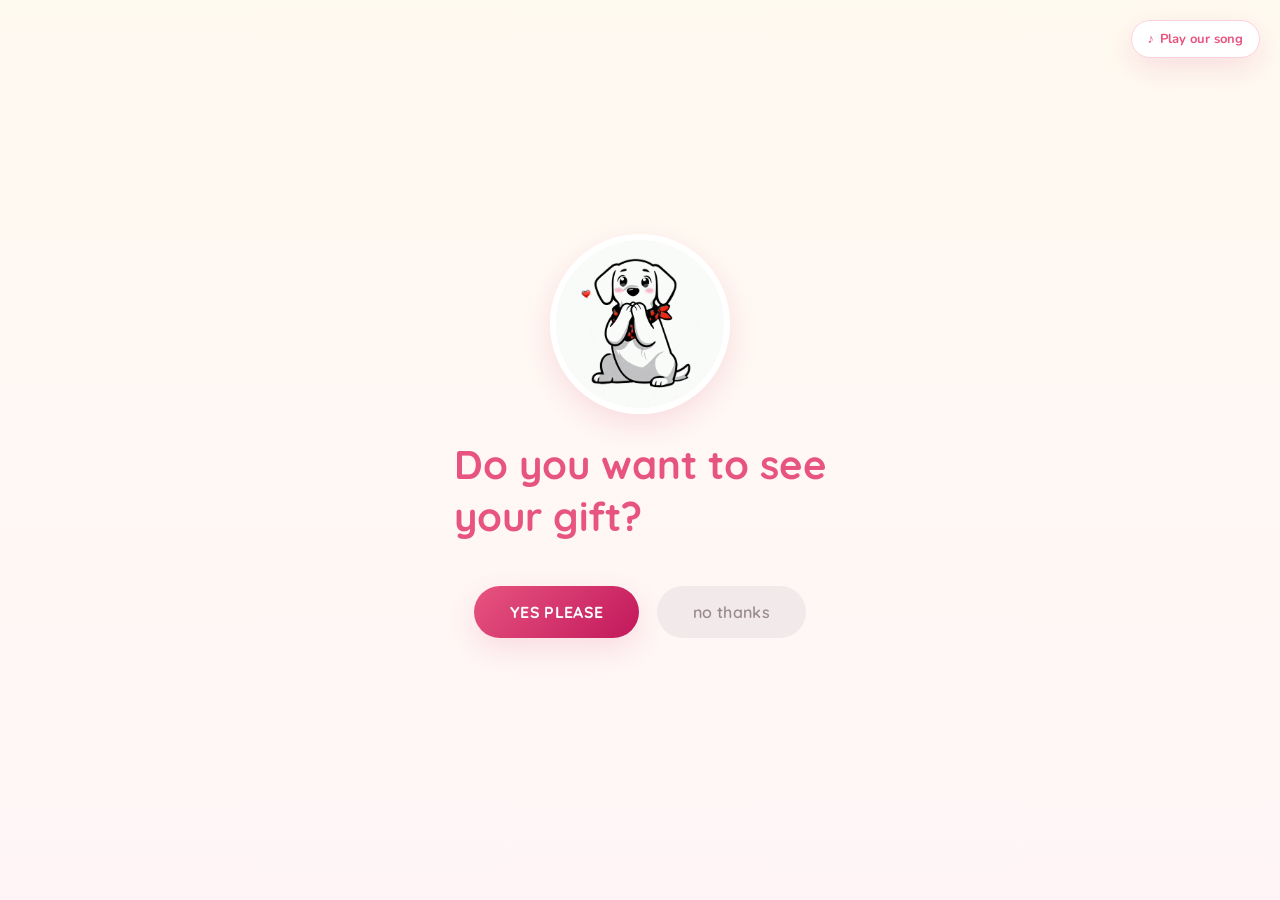
==== index.html @ ecba3afd "edit" ====
<!DOCTYPE html>
<html lang="en">
<head>
<meta charset="UTF-8">
<meta name="viewport" content="width=device-width, initial-scale=1.0">
<title>For You 💌</title>
<meta name="description" content="A little something I made just for you.">
<meta name="theme-color" content="#ffb6c1">
<link rel="icon" href="data:image/svg+xml,<svg xmlns=%22http://www.w3.org/2000/svg%22 viewBox=%220 0 100 100%22><text y=%22.9em%22 font-size=%2290%22>💗</text></svg>">

<!-- Link preview when this URL is shared (texts, WhatsApp, Instagram DM, etc.) -->
<meta property="og:type" content="website">
<meta property="og:title" content="I made you something 💌">
<meta property="og:description" content="Tap to open your gift.">
<meta property="og:image" content="https://placehold.co/1200x630/ffd1dc/c2185b?font=quicksand&text=A+little+gift+for+you+%F0%9F%92%97">
<meta name="twitter:card" content="summary_large_image">
<meta name="twitter:title" content="I made you something 💌">
<meta name="twitter:description" content="Tap to open your gift.">
<meta name="twitter:image" content="https://placehold.co/1200x630/ffd1dc/c2185b?font=quicksand&text=A+little+gift+for+you+%F0%9F%92%97">

<link rel="preconnect" href="https://fonts.googleapis.com">
<link rel="preconnect" href="https://fonts.gstatic.com" crossorigin>
<link href="https://fonts.googleapis.com/css2?family=Caveat:wght@500;600;700&family=Nunito:wght@400;500;600;700;800&family=Quicksand:wght@500;600;700&display=swap" rel="stylesheet">
<link rel="stylesheet" href="style.css">
</head>
<body>

<!-- Floating hearts background, present on every screen -->
<div class="hearts-bg" id="heartsBg" aria-hidden="true"></div>

<div class="app">

  <!-- ============ 1. LANDING SCREEN ============ -->
  <section id="landing-screen" class="screen active">
    <button class="song-btn" id="songBtn" type="button">
      <span class="song-icon">♪</span> <span class="song-label">Play our song</span>
    </button>

    <div class="landing-content">
      <img class="blushing-animal" src="/Fun Love GIF by FlannelGo.gif" alt="A blushing cartoon animal, placeholder — swap for your own!">
      <h1 class="landing-question">Do you want to see<br>your gift?</h1>

      <div class="landing-buttons" id="landingButtons">
        <button class="btn btn-yes" id="yesBtn" type="button">YES PLEASE</button>
        <button class="btn btn-no" id="noBtn" type="button">no thanks</button>
      </div>
    </div>
  </section>

  <!-- ============ 2. MAIN MENU ============ -->
  <section id="menu-screen" class="screen">
    <div class="menu-content">
      <h1 class="page-title">Made just for you</h1>
      <p class="page-subtitle">Tap a card to open your surprise</p>

      <div class="card-grid">
        <button class="menu-card" data-target="memories-screen" type="button">
          <span class="menu-card-icon">📷</span>
          <span class="menu-card-label">Captured Memories</span>
        </button>
        <button class="menu-card" data-target="letter-screen" type="button">
          <span class="menu-card-icon">💌</span>
          <span class="menu-card-label">Love Letter</span>
        </button>
        <button class="menu-card" data-target="flowers-screen" type="button">
          <span class="menu-card-icon">💐</span>
          <span class="menu-card-label">Flowers</span>
        </button>
        <button class="menu-card" data-target="lock-screen" type="button">
          <span class="menu-card-icon">🎀</span>
          <span class="menu-card-label">Final Surprise</span>
        </button>
      </div>
    </div>
  </section>

  <!-- ============ 3. FLOWERS ============ -->
  <section id="flowers-screen" class="screen">
    <div class="page-content">
      <h1 class="page-title">A Bouquet Just for You</h1>

      <div class="bouquet-wrap">
        <img class="bouquet-img" src="https://placehold.co/380x380/ffb6c1/ffffff?font=quicksand&text=Your+Bouquet" alt="A bouquet of flowers, placeholder — swap for your own photo!">

        <div class="sticky-note note-1">You make my world brighter</div>
        <div class="sticky-note note-2">I'm so proud of you</div>
        <div class="sticky-note note-3">Loving you is the easiest thing I've ever done</div>
        <div class="sticky-note note-4">With you, everything feels right</div>
      </div>

      <button class="home-btn" data-target="menu-screen" type="button">🏠 Home</button>
    </div>
  </section>

  <!-- ============ 4. CAPTURED MEMORIES ============ -->
  <section id="memories-screen" class="screen">
    <div class="page-content">
      <h1 class="page-title">Captured memories</h1>

      <div class="polaroid-wrap">
        <svg class="hand-arrow" width="90" height="70" viewBox="0 0 90 70" aria-hidden="true">
          <path d="M5 8 C 30 5, 55 20, 78 42" stroke="#c2185b" stroke-width="2.5" fill="none" stroke-linecap="round" stroke-dasharray="4 5"/>
          <path d="M62 40 L 80 46 L 74 26" stroke="#c2185b" stroke-width="2.5" fill="none" stroke-linecap="round" stroke-linejoin="round"/>
        </svg>
        <span class="arrow-label">Your pics here</span>

        <div class="polaroid-grid">
          <figure class="polaroid p1"><img src="https://placehold.co/280x280/fff0f5/c2185b?font=quicksand&text=Memory+1" alt="Memory placeholder 1"><figcaption>us :)</figcaption></figure>
          <figure class="polaroid p2"><img src="https://placehold.co/280x280/ffe4ec/c2185b?font=quicksand&text=Memory+2" alt="Memory placeholder 2"><figcaption>that day</figcaption></figure>
          <figure class="polaroid p3"><img src="https://placehold.co/280x280/fff0f5/c2185b?font=quicksand&text=Memory+3" alt="Memory placeholder 3"><figcaption>my favorite</figcaption></figure>
          <figure class="polaroid p4"><img src="https://placehold.co/280x280/ffe4ec/c2185b?font=quicksand&text=Memory+4" alt="Memory placeholder 4"><figcaption>silly us</figcaption></figure>
          <figure class="polaroid p5"><img src="https://placehold.co/280x280/fff0f5/c2185b?font=quicksand&text=Memory+5" alt="Memory placeholder 5"><figcaption>&lt;3</figcaption></figure>
          <figure class="polaroid p6"><img src="https://placehold.co/280x280/ffe4ec/c2185b?font=quicksand&text=Memory+6" alt="Memory placeholder 6"><figcaption>keepsake</figcaption></figure>
          <figure class="polaroid p7"><img src="https://placehold.co/280x280/fff0f5/c2185b?font=quicksand&text=Memory+7" alt="Memory placeholder 7"><figcaption>road trip</figcaption></figure>
          <figure class="polaroid p8"><img src="https://placehold.co/280x280/ffe4ec/c2185b?font=quicksand&text=Memory+8" alt="Memory placeholder 8"><figcaption>lately</figcaption></figure>
        </div>
      </div>

      <button class="home-btn" data-target="menu-screen" type="button">🏠 Home</button>
    </div>
  </section>

  <!-- ============ 5. LOVE LETTER ============ -->
  <section id="letter-screen" class="screen">
    <div class="page-content">
      <div class="letter-card">
        <span class="letter-corner tl">🌸</span>
        <span class="letter-corner tr">🌸</span>
        <span class="letter-corner bl">🌸</span>
        <span class="letter-corner br">🌸</span>

        <p class="letter-greeting">My Love,</p>
        <p class="letter-para">I don't think I've ever told you just how much you mean to me, so I wanted to put it somewhere you could keep — a little corner of the internet that's just for you.</p>
        <p class="letter-para">Every ordinary day feels a little softer with you in it. The small things, the inside jokes, the quiet moments where nothing needs to be said — that's where I love you the most.</p>
        <p class="letter-para">Thank you for being patient with me, for choosing me on the easy days and the hard ones, and for making a home out of whatever room we happen to be in.</p>
        <p class="letter-para">This is just a small gift, but it comes with everything I have.</p>
        <p class="letter-signoff">With all my love,<br>— Me</p>
      </div>

      <button class="home-btn" data-target="menu-screen" type="button">🏠 Home</button>
    </div>
  </section>

  <!-- ============ 6a. FINAL SURPRISE — LOCK SCREEN ============ -->
  <section id="lock-screen" class="screen">
    <div class="page-content lock-content">
      <img class="kitty-img" src="https://placehold.co/200x200/ffd1dc/c2185b?font=quicksand&text=Hello+Kitty" alt="Hello Kitty graphic, placeholder">
      <h1 class="page-title">One last surprise...</h1>
      <p class="page-subtitle">Type your name to unlock the final surprise</p>

      <form class="unlock-form" id="unlockForm">
        <input class="unlock-input" id="unlockInput" type="text" placeholder="Your name" autocomplete="off">
        <button class="btn btn-yes unlock-btn" type="submit">Unlock 🔓</button>
      </form>

      <button class="home-btn" data-target="menu-screen" type="button">🏠 Home</button>
    </div>
  </section>

  <!-- ============ 6b. FINAL SURPRISE — REVEAL ============ -->
  <section id="final-screen" class="screen">
    <div class="page-content">
      <h1 class="page-title">Our Future Plans</h1>
      <p class="page-subtitle">Tap each card to peek</p>

      <div class="flip-grid">
        <button class="flip-card" data-flip type="button" aria-label="Reveal first card">
          <div class="flip-inner">
            <div class="flip-front">
              <span class="flip-heart">🤍</span>
              <span class="flip-hint">One day...</span>
            </div>
            <div class="flip-back">
              <span class="flip-back-title">The First Hug</span>
              <span class="flip-back-text">No more screens. Just you and me.</span>
            </div>
          </div>
        </button>

        <button class="flip-card" data-flip type="button" aria-label="Reveal second card">
          <div class="flip-inner">
            <div class="flip-front">
              <span class="flip-heart">🤍</span>
              <span class="flip-hint">You'll see...</span>
            </div>
            <div class="flip-back">
              <span class="flip-back-title">Our Little Home</span>
              <span class="flip-back-text">Simple mornings, late-night talks.</span>
            </div>
          </div>
        </button>

        <button class="flip-card" data-flip type="button" aria-label="Reveal third card">
          <div class="flip-inner">
            <div class="flip-front">
              <span class="flip-heart">🤍</span>
              <span class="flip-hint">Trust me...</span>
            </div>
            <div class="flip-back">
              <span class="flip-back-title">Side by Side</span>
              <span class="flip-back-text">New places. Same love.</span>
            </div>
          </div>
        </button>
      </div>

      <button class="home-btn" data-target="menu-screen" type="button">🏠 Home</button>
    </div>
  </section>

</div>

<audio id="bgSong" loop></audio>

<script src="script.js"></script>
</body>
</html>
---- style.css ----
/* ===================================================
   Digital Gift — styles
   Palette: blush #ffd1dc · pink #ffb6c1 · cream #fffaf0
            accent #c2185b · text #6b5b5f
=================================================== */

:root{
  --blush: #ffd1dc;
  --pink: #ffb6c1;
  --cream: #fffaf0;
  --accent: #c2185b;
  --accent-soft: #e75480;
  --text: #6b5b5f;
  --text-soft: #9a8a8e;
  --shadow: 0 10px 30px rgba(194, 24, 91, 0.12);
  --radius: 22px;
}

*{ box-sizing: border-box; }

@media (prefers-reduced-motion: reduce){
  *, *::before, *::after{
    animation-duration: 0.001ms !important;
    animation-iteration-count: 1 !important;
    transition-duration: 0.001ms !important;
  }
}

html, body{
  margin: 0;
  min-height: 100%;
  background: linear-gradient(180deg, var(--cream) 0%, #fff5f7 100%);
  color: var(--text);
  font-family: 'Nunito', sans-serif;
  overflow-x: hidden;
}

h1, h2{
  font-family: 'Quicksand', sans-serif;
  font-weight: 700;
  color: var(--accent-soft);
  margin: 0 0 8px;
}

button{ font-family: inherit; cursor: pointer; }
input{ font-family: inherit; }

/* ---------- floating hearts background ---------- */
.hearts-bg{
  position: fixed;
  inset: 0;
  pointer-events: none;
  overflow: hidden;
  z-index: 0;
}
.hearts-bg .heart{
  position: absolute;
  bottom: -10%;
  color: var(--pink);
  opacity: 0.55;
  font-size: 22px;
  animation: floatUp linear infinite;
  will-change: transform;
}
@keyframes floatUp{
  0%   { transform: translateY(0) translateX(0) rotate(0deg); opacity: 0; }
  10%  { opacity: 0.6; }
  90%  { opacity: 0.5; }
  100% { transform: translateY(-115vh) translateX(20px) rotate(25deg); opacity: 0; }
}

/* ---------- app shell / screens ---------- */
.app{
  position: relative;
  z-index: 1;
  min-height: 100vh;
}

.screen{
  display: none;
  min-height: 100vh;
  width: 100%;
  padding: 32px 20px 56px;
  align-items: center;
  justify-content: center;
}
.screen.active{
  display: flex;
  animation: screenIn 0.55s ease both;
}
@keyframes screenIn{
  from{ opacity: 0; transform: translateY(14px); }
  to{ opacity: 1; transform: translateY(0); }
}

.page-content{
  width: 100%;
  max-width: 640px;
  display: flex;
  flex-direction: column;
  align-items: center;
  text-align: center;
}

.page-title{
  font-size: clamp(28px, 6vw, 38px);
}
.page-subtitle{
  color: var(--text-soft);
  font-size: 16px;
  margin: 0 0 28px;
}

/* ---------- shared buttons ---------- */
.btn{
  border: none;
  border-radius: 999px;
  padding: 16px 36px;
  font-family: 'Quicksand', sans-serif;
  font-weight: 700;
  font-size: 16px;
  letter-spacing: 0.02em;
  box-shadow: var(--shadow);
  transition: transform 0.2s ease, box-shadow 0.2s ease, background 0.2s ease;
}
.btn:active{ transform: scale(0.97); }

.btn-yes{
  background: linear-gradient(135deg, var(--accent-soft), var(--accent));
  color: #fff;
}
.btn-yes:hover{
  transform: translateY(-2px) scale(1.03);
  box-shadow: 0 14px 34px rgba(194,24,91,0.22);
}

.btn-no{
  background: #f1e9ea;
  color: var(--text-soft);
  border-radius: 999px;
  padding: 16px 36px;
  font-weight: 600;
  box-shadow: none;
  position: relative;
  transition: transform 0.15s ease, left 0.15s ease, top 0.15s ease;
}

.home-btn{
  margin-top: 36px;
  background: #fff;
  color: var(--accent-soft);
  border: 2px solid var(--blush);
  border-radius: 999px;
  padding: 10px 24px;
  font-weight: 700;
  font-family: 'Quicksand', sans-serif;
  transition: transform 0.2s ease, background 0.2s ease;
}
.home-btn:hover{
  background: var(--blush);
  transform: translateY(-2px);
}

/* =====================================================
   1. LANDING
===================================================== */
#landing-screen{
  position: relative;
}
.song-btn{
  position: absolute;
  top: 20px;
  right: 20px;
  background: #fff;
  border: 1px solid var(--blush);
  color: var(--accent-soft);
  border-radius: 999px;
  padding: 9px 16px;
  font-size: 13px;
  font-weight: 700;
  display: flex;
  align-items: center;
  gap: 6px;
  box-shadow: var(--shadow);
  z-index: 5;
  transition: transform 0.2s ease;
}
.song-btn:hover{ transform: scale(1.05); }
.song-btn.playing .song-icon{ animation: bob 0.6s ease-in-out infinite; }
@keyframes bob{
  0%, 100%{ transform: translateY(0); }
  50%{ transform: translateY(-3px); }
}

.landing-content{
  display: flex;
  flex-direction: column;
  align-items: center;
  gap: 10px;
}

.blushing-animal{
  width: 180px;
  height: 180px;
  border-radius: 50%;
  object-fit: cover;
  box-shadow: var(--shadow);
  border: 6px solid #fff;
  margin-bottom: 8px;
  animation: pop 0.7s ease both;
}
@keyframes pop{
  0%{ transform: scale(0.6); opacity: 0; }
  70%{ transform: scale(1.06); opacity: 1; }
  100%{ transform: scale(1); }
}

.landing-question{
  font-size: clamp(26px, 7vw, 40px);
  line-height: 1.3;
  margin: 6px 0 30px;
}

.landing-buttons{
  position: relative;
  display: flex;
  gap: 18px;
  align-items: center;
  justify-content: center;
  min-height: 60px;
  width: 100%;
  max-width: 420px;
}

/* =====================================================
   2. MENU
===================================================== */
.menu-content{ width: 100%; max-width: 480px; text-align: center; }

.card-grid{
  display: grid;
  grid-template-columns: 1fr 1fr;
  gap: 18px;
  margin-top: 10px;
}

.menu-card{
  background: #fff;
  border: none;
  border-radius: var(--radius);
  aspect-ratio: 1 / 1;
  display: flex;
  flex-direction: column;
  align-items: center;
  justify-content: center;
  gap: 10px;
  box-shadow: var(--shadow);
  transition: transform 0.25s ease, box-shadow 0.25s ease;
}
.menu-card:hover{
  transform: scale(1.05) translateY(-2px);
  box-shadow: 0 16px 36px rgba(194,24,91,0.2);
}
.menu-card-icon{ font-size: 40px; }
.menu-card-label{
  font-family: 'Quicksand', sans-serif;
  font-weight: 700;
  color: var(--accent-soft);
  font-size: 15px;
}

/* =====================================================
   3. FLOWERS
===================================================== */
.bouquet-wrap{
  position: relative;
  width: 100%;
  max-width: 420px;
  display: flex;
  align-items: center;
  justify-content: center;
  margin: 12px 0 8px;
}
.bouquet-img{
  width: 100%;
  max-width: 340px;
  border-radius: var(--radius);
  box-shadow: var(--shadow);
}

.sticky-note{
  position: absolute;
  background: var(--cream);
  border: 1px solid var(--blush);
  border-radius: 14px;
  padding: 12px 14px;
  font-family: 'Caveat', cursive;
  font-size: 19px;
  color: var(--accent);
  width: 150px;
  box-shadow: var(--shadow);
  animation: sway 5s ease-in-out infinite;
}
.note-1{ top: -18px; left: -30px; transform: rotate(-8deg); animation-delay: 0s; }
.note-2{ top: -10px; right: -34px; transform: rotate(6deg); animation-delay: 0.6s; }
.note-3{ bottom: -6px; left: -42px; transform: rotate(5deg); animation-delay: 1.2s; }
.note-4{ bottom: -20px; right: -28px; transform: rotate(-6deg); animation-delay: 1.8s; }
@keyframes sway{
  0%, 100%{ transform: translateY(0) rotate(var(--r, 0deg)); }
  50%{ transform: translateY(-6px) rotate(var(--r, 0deg)); }
}

@media (max-width: 560px){
  .bouquet-wrap{
    flex-direction: column;
    max-width: 320px;
  }
  .sticky-note{
    position: static;
    width: 100%;
    margin: 8px 0;
    transform: none !important;
  }
  .bouquet-img{ order: -1; margin-bottom: 14px; }
}

/* =====================================================
   4. MEMORIES / POLAROIDS
===================================================== */
.polaroid-wrap{
  position: relative;
  width: 100%;
  padding-top: 30px;
}
.hand-arrow{
  position: absolute;
  top: -18px;
  left: 6px;
}
.arrow-label{
  position: absolute;
  top: -6px;
  left: 92px;
  font-family: 'Caveat', cursive;
  font-size: 22px;
  color: var(--accent);
  transform: rotate(-4deg);
}

.polaroid-grid{
  display: flex;
  flex-wrap: wrap;
  justify-content: center;
  gap: 22px 16px;
  padding: 26px 6px 6px;
}

.polaroid{
  background: #fff;
  padding: 10px 10px 26px;
  border-radius: 6px;
  box-shadow: var(--shadow);
  width: 140px;
  margin: 0;
  transition: transform 0.25s ease, box-shadow 0.25s ease;
}
.polaroid img{
  width: 100%;
  aspect-ratio: 1/1;
  object-fit: cover;
  display: block;
  border-radius: 2px;
}
.polaroid figcaption{
  font-family: 'Caveat', cursive;
  font-size: 17px;
  color: var(--text);
  text-align: center;
  padding-top: 8px;
}
.polaroid:hover{
  transform: scale(1.08) rotate(0deg) !important;
  box-shadow: 0 18px 30px rgba(194,24,91,0.22);
  z-index: 2;
}
.p1{ transform: rotate(-6deg); }
.p2{ transform: rotate(4deg); margin-top: 14px; }
.p3{ transform: rotate(-3deg); }
.p4{ transform: rotate(7deg); margin-top: 22px; }
.p5{ transform: rotate(-8deg); margin-top: 6px; }
.p6{ transform: rotate(3deg); }
.p7{ transform: rotate(-4deg); margin-top: 16px; }
.p8{ transform: rotate(6deg); }

/* =====================================================
   5. LOVE LETTER
===================================================== */
.letter-card{
  position: relative;
  background: #fff;
  border: 2px dashed var(--blush);
  border-radius: var(--radius);
  box-shadow: var(--shadow);
  padding: 42px 30px;
  max-width: 520px;
  text-align: left;
}
.letter-corner{
  position: absolute;
  font-size: 26px;
}
.tl{ top: -14px; left: -14px; }
.tr{ top: -14px; right: -14px; transform: scaleX(-1); }
.bl{ bottom: -14px; left: -14px; transform: scaleY(-1); }
.br{ bottom: -14px; right: -14px; transform: scale(-1); }

.letter-greeting{
  font-family: 'Caveat', cursive;
  font-size: 30px;
  color: var(--accent);
  margin: 0 0 14px;
}
.letter-para{
  font-size: 16px;
  line-height: 1.7;
  color: var(--text);
  margin: 0 0 14px;
}
.letter-signoff{
  font-family: 'Caveat', cursive;
  font-size: 26px;
  color: var(--accent);
  text-align: right;
  margin-top: 20px;
}

/* =====================================================
   6a. LOCK SCREEN
===================================================== */
.lock-content .kitty-img{
  width: 150px;
  height: 150px;
  border-radius: 50%;
  border: 6px solid #fff;
  box-shadow: var(--shadow);
  margin-bottom: 18px;
}
.unlock-form{
  display: flex;
  flex-wrap: wrap;
  gap: 12px;
  justify-content: center;
  margin-top: 6px;
}
.unlock-input{
  border: 2px solid var(--blush);
  border-radius: 999px;
  padding: 14px 22px;
  font-size: 15px;
  color: var(--text);
  outline: none;
  min-width: 220px;
  transition: border-color 0.2s ease, box-shadow 0.2s ease;
}
.unlock-input:focus{
  border-color: var(--accent-soft);
  box-shadow: 0 0 0 4px rgba(231,84,128,0.15);
}
.unlock-input.shake{ animation: shake 0.4s ease; }
@keyframes shake{
  0%, 100%{ transform: translateX(0); }
  25%{ transform: translateX(-6px); }
  75%{ transform: translateX(6px); }
}

/* =====================================================
   6b. FINAL REVEAL — FLIP CARDS
===================================================== */
.flip-grid{
  display: flex;
  gap: 18px;
  justify-content: center;
  flex-wrap: wrap;
  width: 100%;
  margin-top: 10px;
  perspective: 1200px;
}

.flip-card{
  background: none;
  border: none;
  width: 160px;
  height: 230px;
  padding: 0;
}
.flip-inner{
  position: relative;
  width: 100%;
  height: 100%;
  transition: transform 0.7s cubic-bezier(.4,.2,.2,1);
  transform-style: preserve-3d;
}
.flip-card.flipped .flip-inner{
  transform: rotateY(180deg);
}

.flip-front, .flip-back{
  position: absolute;
  inset: 0;
  border-radius: var(--radius);
  backface-visibility: hidden;
  display: flex;
  flex-direction: column;
  align-items: center;
  justify-content: center;
  padding: 18px;
  box-shadow: var(--shadow);
}
.flip-front{
  background: linear-gradient(160deg, #fff, var(--blush));
  gap: 14px;
}
.flip-heart{ font-size: 34px; }
.flip-hint{
  font-family: 'Caveat', cursive;
  font-size: 22px;
  color: var(--accent);
}
.flip-back{
  background: linear-gradient(160deg, var(--accent-soft), var(--accent));
  color: #fff;
  transform: rotateY(180deg);
  gap: 10px;
  text-align: center;
}
.flip-back-title{
  font-family: 'Quicksand', sans-serif;
  font-weight: 700;
  font-size: 18px;
}
.flip-back-text{
  font-size: 14px;
  line-height: 1.5;
  opacity: 0.95;
}

/* ---------- responsive tweaks ---------- */
@media (max-width: 420px){
  .card-grid{ gap: 14px; }
  .polaroid{ width: 120px; }
  .flip-card{ width: 44%; height: 200px; }
}
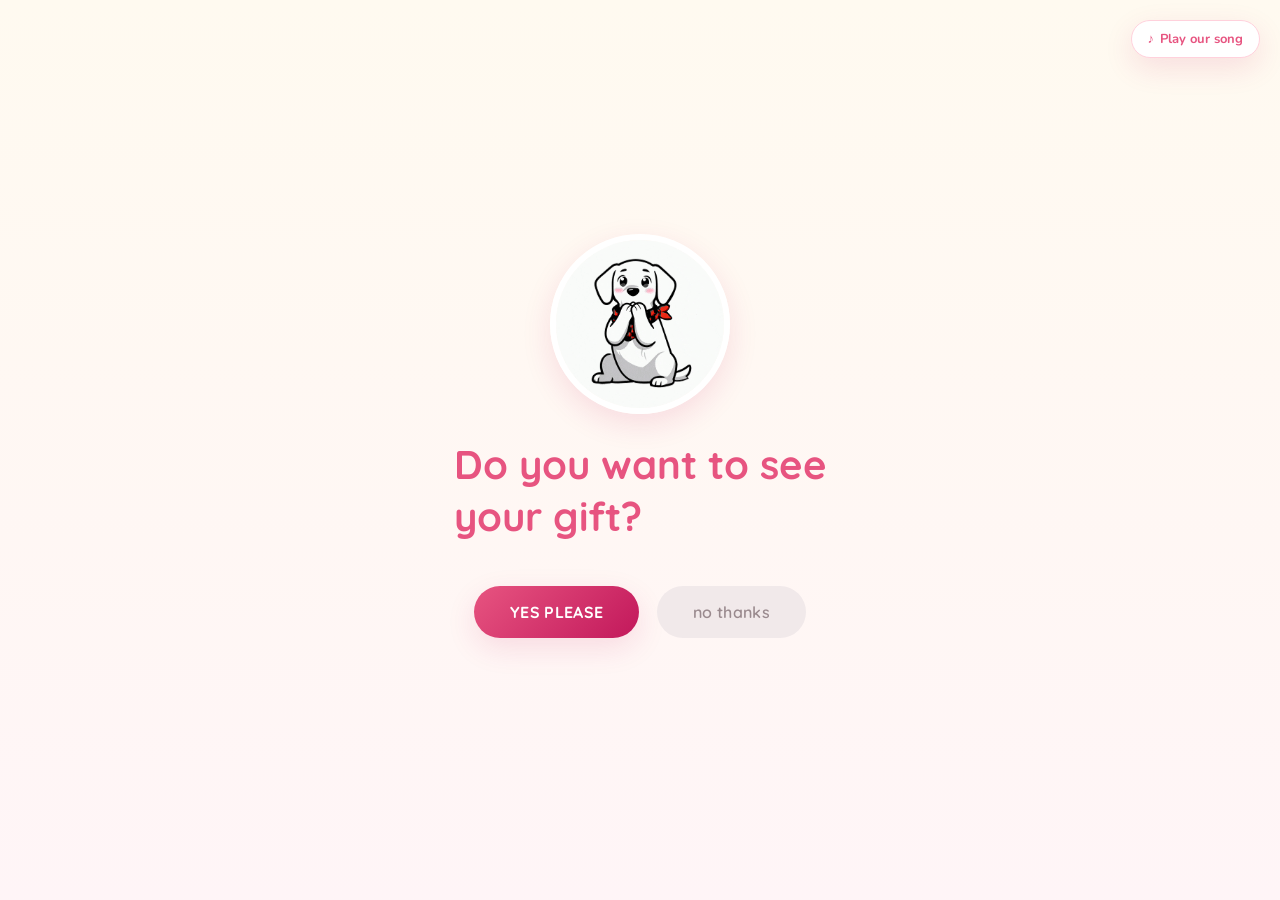
==== commit 5e0d591a: "changes" ====
--- a/index.html
+++ b/index.html
@@ -8,7 +8,6 @@
 <meta name="theme-color" content="#ffb6c1">
 <link rel="icon" href="data:image/svg+xml,<svg xmlns=%22http://www.w3.org/2000/svg%22 viewBox=%220 0 100 100%22><text y=%22.9em%22 font-size=%2290%22>💗</text></svg>">
 
-<!-- Link preview when this URL is shared (texts, WhatsApp, Instagram DM, etc.) -->
 <meta property="og:type" content="website">
 <meta property="og:title" content="I made you something 💌">
 <meta property="og:description" content="Tap to open your gift.">
@@ -25,12 +24,10 @@
 </head>
 <body>
 
-<!-- Floating hearts background, present on every screen -->
 <div class="hearts-bg" id="heartsBg" aria-hidden="true"></div>
 
 <div class="app">
 
-  <!-- ============ 1. LANDING SCREEN ============ -->
   <section id="landing-screen" class="screen active">
     <button class="song-btn" id="songBtn" type="button">
       <span class="song-icon">♪</span> <span class="song-label">Play our song</span>
@@ -47,7 +44,6 @@
     </div>
   </section>
 
-  <!-- ============ 2. MAIN MENU ============ -->
   <section id="menu-screen" class="screen">
     <div class="menu-content">
       <h1 class="page-title">Made just for you</h1>
@@ -66,25 +62,20 @@
           <span class="menu-card-icon">💐</span>
           <span class="menu-card-label">Flowers</span>
         </button>
-        <button class="menu-card" data-target="lock-screen" type="button">
-          <span class="menu-card-icon">🎀</span>
-          <span class="menu-card-label">Final Surprise</span>
-        </button>
       </div>
     </div>
   </section>
 
-  <!-- ============ 3. FLOWERS ============ -->
   <section id="flowers-screen" class="screen">
     <div class="page-content">
       <h1 class="page-title">A Bouquet Just for You</h1>
 
       <div class="bouquet-wrap">
-        <img class="bouquet-img" src="https://placehold.co/380x380/ffb6c1/ffffff?font=quicksand&text=Your+Bouquet" alt="A bouquet of flowers, placeholder — swap for your own photo!">
+        <img class="bouquet-img" src="/tulip bouqet.png" alt="A bouquet of flowers, placeholder — swap for your own photo!">
 
         <div class="sticky-note note-1">You make my world brighter</div>
-        <div class="sticky-note note-2">I'm so proud of you</div>
-        <div class="sticky-note note-3">Loving you is the easiest thing I've ever done</div>
+        <div class="sticky-note note-2">Watching you smile is my favorite thing in the world</div>
+        <div class="sticky-note note-3">Loving you is the best thing I've ever done</div>
         <div class="sticky-note note-4">With you, everything feels right</div>
       </div>
 
@@ -92,7 +83,6 @@
     </div>
   </section>
 
-  <!-- ============ 4. CAPTURED MEMORIES ============ -->
   <section id="memories-screen" class="screen">
     <div class="page-content">
       <h1 class="page-title">Captured memories</h1>
@@ -110,8 +100,6 @@
           <figure class="polaroid p3"><img src="https://placehold.co/280x280/fff0f5/c2185b?font=quicksand&text=Memory+3" alt="Memory placeholder 3"><figcaption>my favorite</figcaption></figure>
           <figure class="polaroid p4"><img src="https://placehold.co/280x280/ffe4ec/c2185b?font=quicksand&text=Memory+4" alt="Memory placeholder 4"><figcaption>silly us</figcaption></figure>
           <figure class="polaroid p5"><img src="https://placehold.co/280x280/fff0f5/c2185b?font=quicksand&text=Memory+5" alt="Memory placeholder 5"><figcaption>&lt;3</figcaption></figure>
-          <figure class="polaroid p6"><img src="https://placehold.co/280x280/ffe4ec/c2185b?font=quicksand&text=Memory+6" alt="Memory placeholder 6"><figcaption>keepsake</figcaption></figure>
-          <figure class="polaroid p7"><img src="https://placehold.co/280x280/fff0f5/c2185b?font=quicksand&text=Memory+7" alt="Memory placeholder 7"><figcaption>road trip</figcaption></figure>
           <figure class="polaroid p8"><img src="https://placehold.co/280x280/ffe4ec/c2185b?font=quicksand&text=Memory+8" alt="Memory placeholder 8"><figcaption>lately</figcaption></figure>
         </div>
       </div>
@@ -120,7 +108,6 @@
     </div>
   </section>
 
-  <!-- ============ 5. LOVE LETTER ============ -->
   <section id="letter-screen" class="screen">
     <div class="page-content">
       <div class="letter-card">
@@ -141,77 +128,10 @@
     </div>
   </section>
 
-  <!-- ============ 6a. FINAL SURPRISE — LOCK SCREEN ============ -->
-  <section id="lock-screen" class="screen">
-    <div class="page-content lock-content">
-      <img class="kitty-img" src="https://placehold.co/200x200/ffd1dc/c2185b?font=quicksand&text=Hello+Kitty" alt="Hello Kitty graphic, placeholder">
-      <h1 class="page-title">One last surprise...</h1>
-      <p class="page-subtitle">Type your name to unlock the final surprise</p>
-
-      <form class="unlock-form" id="unlockForm">
-        <input class="unlock-input" id="unlockInput" type="text" placeholder="Your name" autocomplete="off">
-        <button class="btn btn-yes unlock-btn" type="submit">Unlock 🔓</button>
-      </form>
-
-      <button class="home-btn" data-target="menu-screen" type="button">🏠 Home</button>
-    </div>
-  </section>
-
-  <!-- ============ 6b. FINAL SURPRISE — REVEAL ============ -->
-  <section id="final-screen" class="screen">
-    <div class="page-content">
-      <h1 class="page-title">Our Future Plans</h1>
-      <p class="page-subtitle">Tap each card to peek</p>
-
-      <div class="flip-grid">
-        <button class="flip-card" data-flip type="button" aria-label="Reveal first card">
-          <div class="flip-inner">
-            <div class="flip-front">
-              <span class="flip-heart">🤍</span>
-              <span class="flip-hint">One day...</span>
-            </div>
-            <div class="flip-back">
-              <span class="flip-back-title">The First Hug</span>
-              <span class="flip-back-text">No more screens. Just you and me.</span>
-            </div>
-          </div>
-        </button>
-
-        <button class="flip-card" data-flip type="button" aria-label="Reveal second card">
-          <div class="flip-inner">
-            <div class="flip-front">
-              <span class="flip-heart">🤍</span>
-              <span class="flip-hint">You'll see...</span>
-            </div>
-            <div class="flip-back">
-              <span class="flip-back-title">Our Little Home</span>
-              <span class="flip-back-text">Simple mornings, late-night talks.</span>
-            </div>
-          </div>
-        </button>
-
-        <button class="flip-card" data-flip type="button" aria-label="Reveal third card">
-          <div class="flip-inner">
-            <div class="flip-front">
-              <span class="flip-heart">🤍</span>
-              <span class="flip-hint">Trust me...</span>
-            </div>
-            <div class="flip-back">
-              <span class="flip-back-title">Side by Side</span>
-              <span class="flip-back-text">New places. Same love.</span>
-            </div>
-          </div>
-        </button>
-      </div>
-
-      <button class="home-btn" data-target="menu-screen" type="button">🏠 Home</button>
-    </div>
-  </section>
-
 </div>
 
 <audio id="bgSong" loop></audio>
 
 <script src="script.js"></script>
 </body>
-</html>
+</html>
--- a/style.css
+++ b/style.css
@@ -434,119 +434,8 @@
   margin-top: 20px;
 }
 
-/* =====================================================
-   6a. LOCK SCREEN
-===================================================== */
-.lock-content .kitty-img{
-  width: 150px;
-  height: 150px;
-  border-radius: 50%;
-  border: 6px solid #fff;
-  box-shadow: var(--shadow);
-  margin-bottom: 18px;
-}
-.unlock-form{
-  display: flex;
-  flex-wrap: wrap;
-  gap: 12px;
-  justify-content: center;
-  margin-top: 6px;
-}
-.unlock-input{
-  border: 2px solid var(--blush);
-  border-radius: 999px;
-  padding: 14px 22px;
-  font-size: 15px;
-  color: var(--text);
-  outline: none;
-  min-width: 220px;
-  transition: border-color 0.2s ease, box-shadow 0.2s ease;
-}
-.unlock-input:focus{
-  border-color: var(--accent-soft);
-  box-shadow: 0 0 0 4px rgba(231,84,128,0.15);
-}
-.unlock-input.shake{ animation: shake 0.4s ease; }
-@keyframes shake{
-  0%, 100%{ transform: translateX(0); }
-  25%{ transform: translateX(-6px); }
-  75%{ transform: translateX(6px); }
-}
-
-/* =====================================================
-   6b. FINAL REVEAL — FLIP CARDS
-===================================================== */
-.flip-grid{
-  display: flex;
-  gap: 18px;
-  justify-content: center;
-  flex-wrap: wrap;
-  width: 100%;
-  margin-top: 10px;
-  perspective: 1200px;
-}
-
-.flip-card{
-  background: none;
-  border: none;
-  width: 160px;
-  height: 230px;
-  padding: 0;
-}
-.flip-inner{
-  position: relative;
-  width: 100%;
-  height: 100%;
-  transition: transform 0.7s cubic-bezier(.4,.2,.2,1);
-  transform-style: preserve-3d;
-}
-.flip-card.flipped .flip-inner{
-  transform: rotateY(180deg);
-}
-
-.flip-front, .flip-back{
-  position: absolute;
-  inset: 0;
-  border-radius: var(--radius);
-  backface-visibility: hidden;
-  display: flex;
-  flex-direction: column;
-  align-items: center;
-  justify-content: center;
-  padding: 18px;
-  box-shadow: var(--shadow);
-}
-.flip-front{
-  background: linear-gradient(160deg, #fff, var(--blush));
-  gap: 14px;
-}
-.flip-heart{ font-size: 34px; }
-.flip-hint{
-  font-family: 'Caveat', cursive;
-  font-size: 22px;
-  color: var(--accent);
-}
-.flip-back{
-  background: linear-gradient(160deg, var(--accent-soft), var(--accent));
-  color: #fff;
-  transform: rotateY(180deg);
-  gap: 10px;
-  text-align: center;
-}
-.flip-back-title{
-  font-family: 'Quicksand', sans-serif;
-  font-weight: 700;
-  font-size: 18px;
-}
-.flip-back-text{
-  font-size: 14px;
-  line-height: 1.5;
-  opacity: 0.95;
-}
-
 /* ---------- responsive tweaks ---------- */
 @media (max-width: 420px){
   .card-grid{ gap: 14px; }
   .polaroid{ width: 120px; }
-  .flip-card{ width: 44%; height: 200px; }
-}
+}
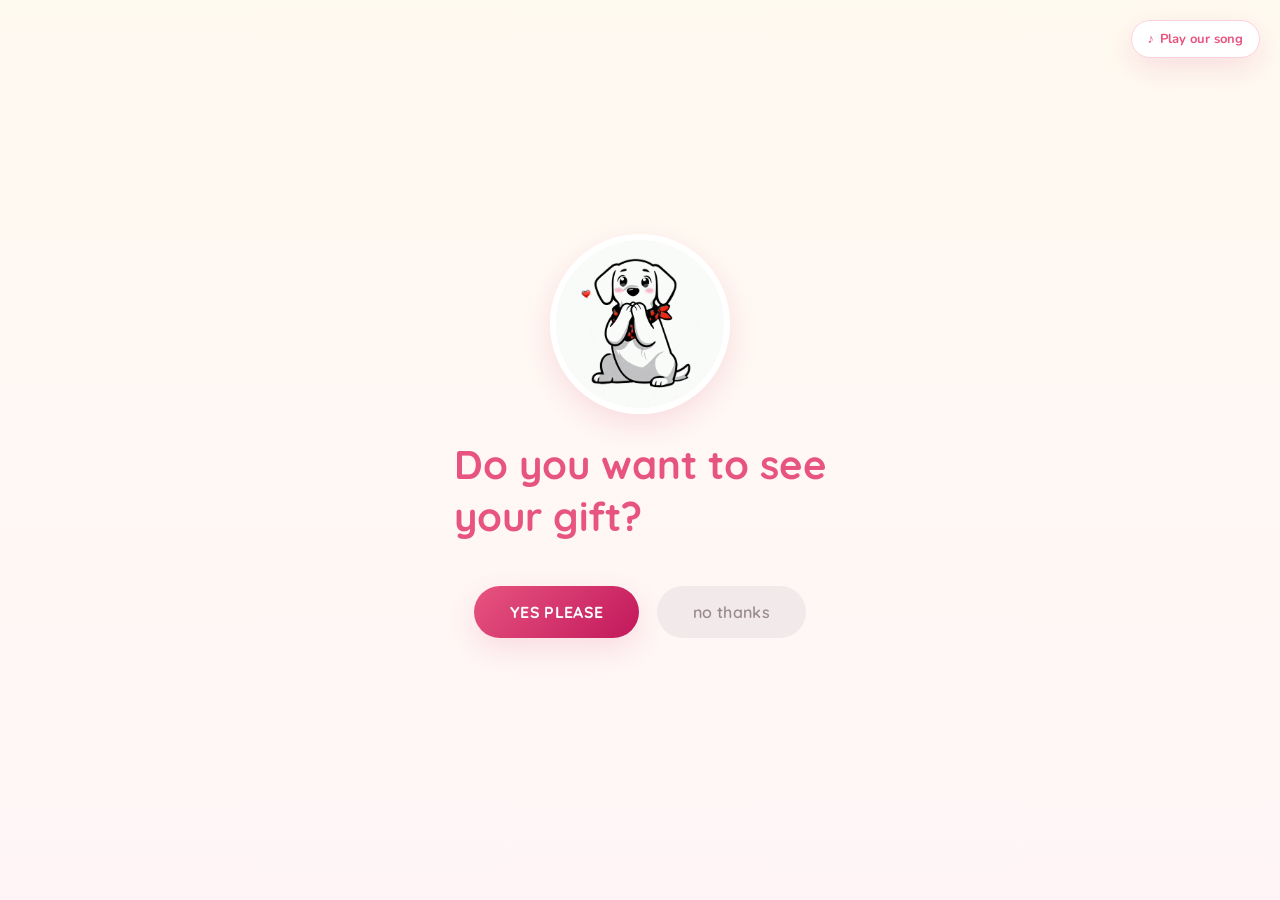
==== commit 311bdd13: "chnages2" ====
--- a/index.html
+++ b/index.html
@@ -100,7 +100,7 @@
           <figure class="polaroid p3"><img src="https://placehold.co/280x280/fff0f5/c2185b?font=quicksand&text=Memory+3" alt="Memory placeholder 3"><figcaption>my favorite</figcaption></figure>
           <figure class="polaroid p4"><img src="https://placehold.co/280x280/ffe4ec/c2185b?font=quicksand&text=Memory+4" alt="Memory placeholder 4"><figcaption>silly us</figcaption></figure>
           <figure class="polaroid p5"><img src="https://placehold.co/280x280/fff0f5/c2185b?font=quicksand&text=Memory+5" alt="Memory placeholder 5"><figcaption>&lt;3</figcaption></figure>
-          <figure class="polaroid p8"><img src="https://placehold.co/280x280/ffe4ec/c2185b?font=quicksand&text=Memory+8" alt="Memory placeholder 8"><figcaption>lately</figcaption></figure>
+          <figure class="polaroid p8"><img src="https://placehold.co/280x280/ffe4ec/c2185b?font=quicksand&text=Memory+8" alt="Memory placeholder 6"><figcaption>lately</figcaption></figure>
         </div>
       </div>
 
--- a/style.css
+++ b/style.css
@@ -267,6 +267,11 @@
   font-weight: 700;
   color: var(--accent-soft);
   font-size: 15px;
+}
+.menu-card:nth-child(3) {
+  grid-column: 1 / -1;
+  justify-self: center;
+  width: calc(50% - 9px);
 }
 
 /* =====================================================
@@ -353,6 +358,8 @@
   justify-content: center;
   gap: 22px 16px;
   padding: 26px 6px 6px;
+  max-width: 480px; 
+  margin: 0 auto;   
 }
 
 .polaroid{
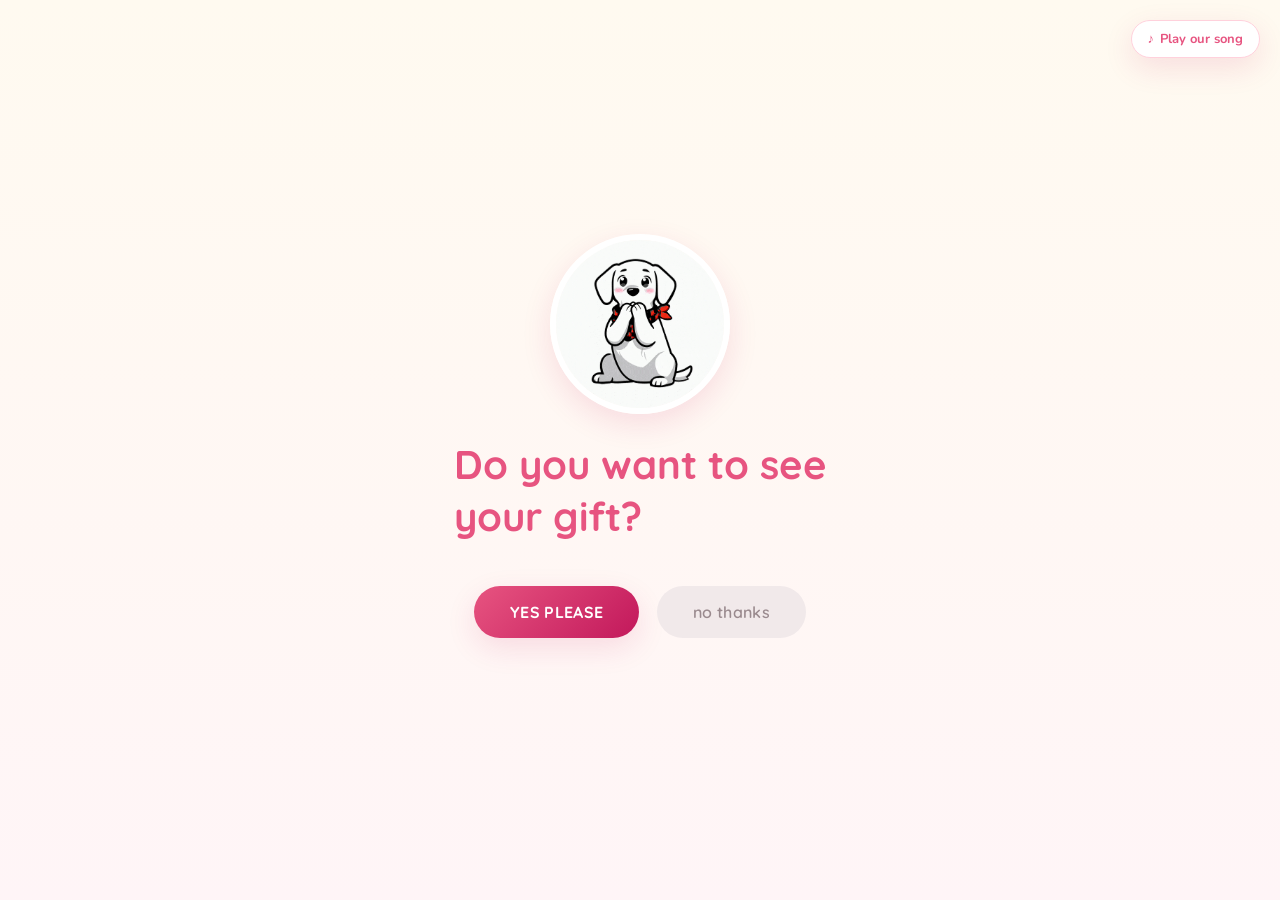
==== commit b4507a3b: "changed" ====
--- a/index.html
+++ b/index.html
@@ -95,12 +95,12 @@
         <span class="arrow-label">Your pics here</span>
 
         <div class="polaroid-grid">
-          <figure class="polaroid p1"><img src="https://placehold.co/280x280/fff0f5/c2185b?font=quicksand&text=Memory+1" alt="Memory placeholder 1"><figcaption>us :)</figcaption></figure>
-          <figure class="polaroid p2"><img src="https://placehold.co/280x280/ffe4ec/c2185b?font=quicksand&text=Memory+2" alt="Memory placeholder 2"><figcaption>that day</figcaption></figure>
-          <figure class="polaroid p3"><img src="https://placehold.co/280x280/fff0f5/c2185b?font=quicksand&text=Memory+3" alt="Memory placeholder 3"><figcaption>my favorite</figcaption></figure>
-          <figure class="polaroid p4"><img src="https://placehold.co/280x280/ffe4ec/c2185b?font=quicksand&text=Memory+4" alt="Memory placeholder 4"><figcaption>silly us</figcaption></figure>
-          <figure class="polaroid p5"><img src="https://placehold.co/280x280/fff0f5/c2185b?font=quicksand&text=Memory+5" alt="Memory placeholder 5"><figcaption>&lt;3</figcaption></figure>
-          <figure class="polaroid p8"><img src="https://placehold.co/280x280/ffe4ec/c2185b?font=quicksand&text=Memory+8" alt="Memory placeholder 6"><figcaption>lately</figcaption></figure>
+          <figure class="polaroid p1"><img src="/finals.jpeg" alt="Memory placeholder 1"><figcaption>us :)</figcaption></figure>
+          <figure class="polaroid p2"><img src="/ipl.jpeg" alt="Memory placeholder 2"><figcaption>that day</figcaption></figure>
+          <figure class="polaroid p3"><img src="/bachpan.jpeg" alt="Memory placeholder 3"><figcaption>my favorite</figcaption></figure>
+          <figure class="polaroid p4"><img src="/man filter kiss.jpeg" alt="Memory placeholder 4"><figcaption>silly us</figcaption></figure>
+          <figure class="polaroid p5"><img src="/gmeet.jpeg" alt="Memory placeholder 5"><figcaption>&lt;3</figcaption></figure>
+          <figure class="polaroid p8"><img src="/best.jpeg" alt="Memory placeholder 6"><figcaption>lately</figcaption></figure>
         </div>
       </div>
 
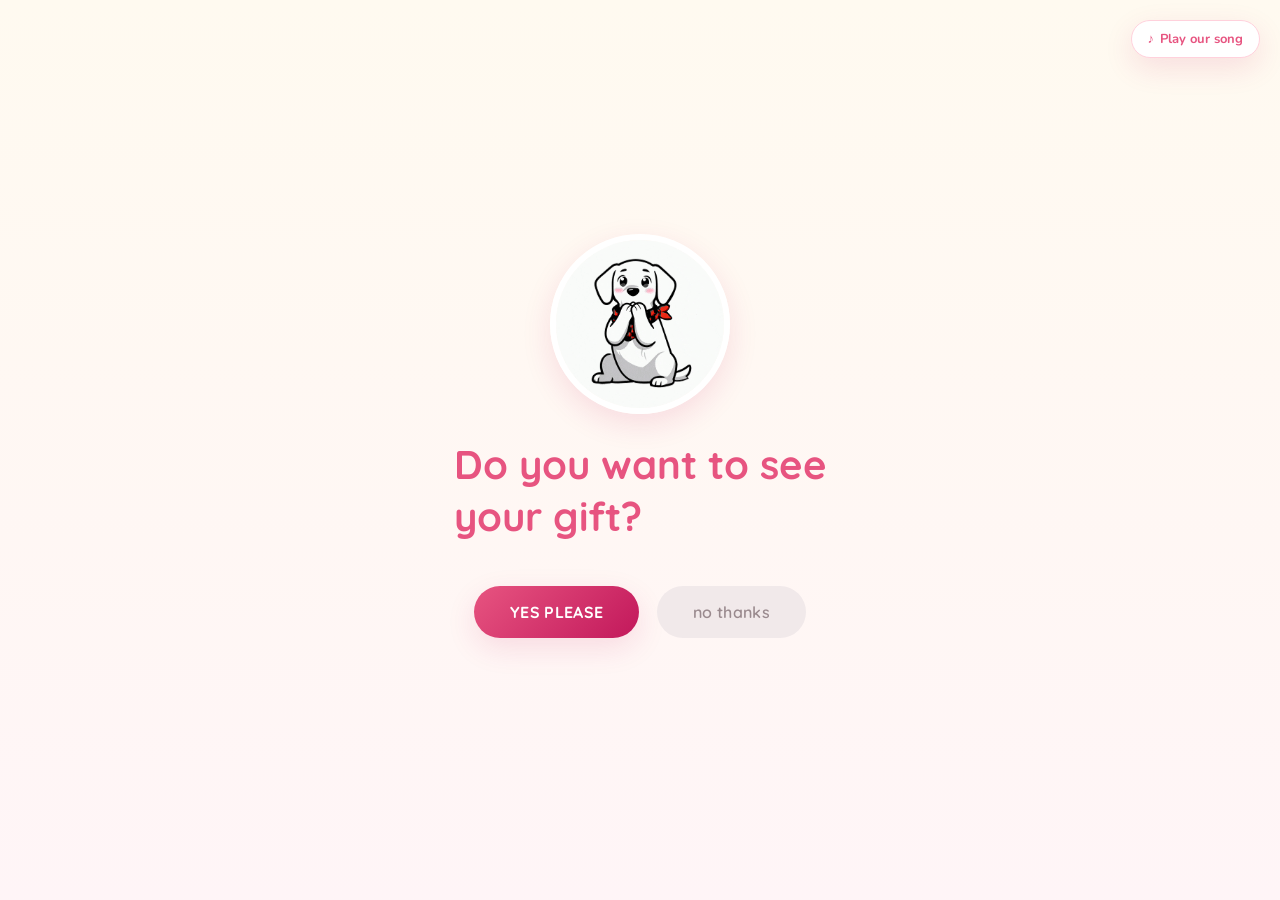
==== commit 0ed62dec: "last" ====
--- a/index.html
+++ b/index.html
@@ -116,12 +116,12 @@
         <span class="letter-corner bl">🌸</span>
         <span class="letter-corner br">🌸</span>
 
-        <p class="letter-greeting">My Love,</p>
-        <p class="letter-para">I don't think I've ever told you just how much you mean to me, so I wanted to put it somewhere you could keep — a little corner of the internet that's just for you.</p>
-        <p class="letter-para">Every ordinary day feels a little softer with you in it. The small things, the inside jokes, the quiet moments where nothing needs to be said — that's where I love you the most.</p>
-        <p class="letter-para">Thank you for being patient with me, for choosing me on the easy days and the hard ones, and for making a home out of whatever room we happen to be in.</p>
+        <p class="letter-greeting">Pookie Bear,</p>
+        <p class="letter-para">I don't think I've ever told you just how much you mean to me, so I wanted to put it somewhere you could keep a little corner of the internet that's just for you.</p>
+        <p class="letter-para">Every ordinary day feels a little better with you in it. The small things, the inside jokes, the quiet moments where nothing needs to be said that's where I love you the most.</p>
+        <p class="letter-para">Thank you for being patient with me, for choosing me, and for making every moment feel special.💖</p>
         <p class="letter-para">This is just a small gift, but it comes with everything I have.</p>
-        <p class="letter-signoff">With all my love,<br>— Me</p>
+        <p class="letter-signoff">With all my love,<br>— Titli</p>
       </div>
 
       <button class="home-btn" data-target="menu-screen" type="button">🏠 Home</button>
